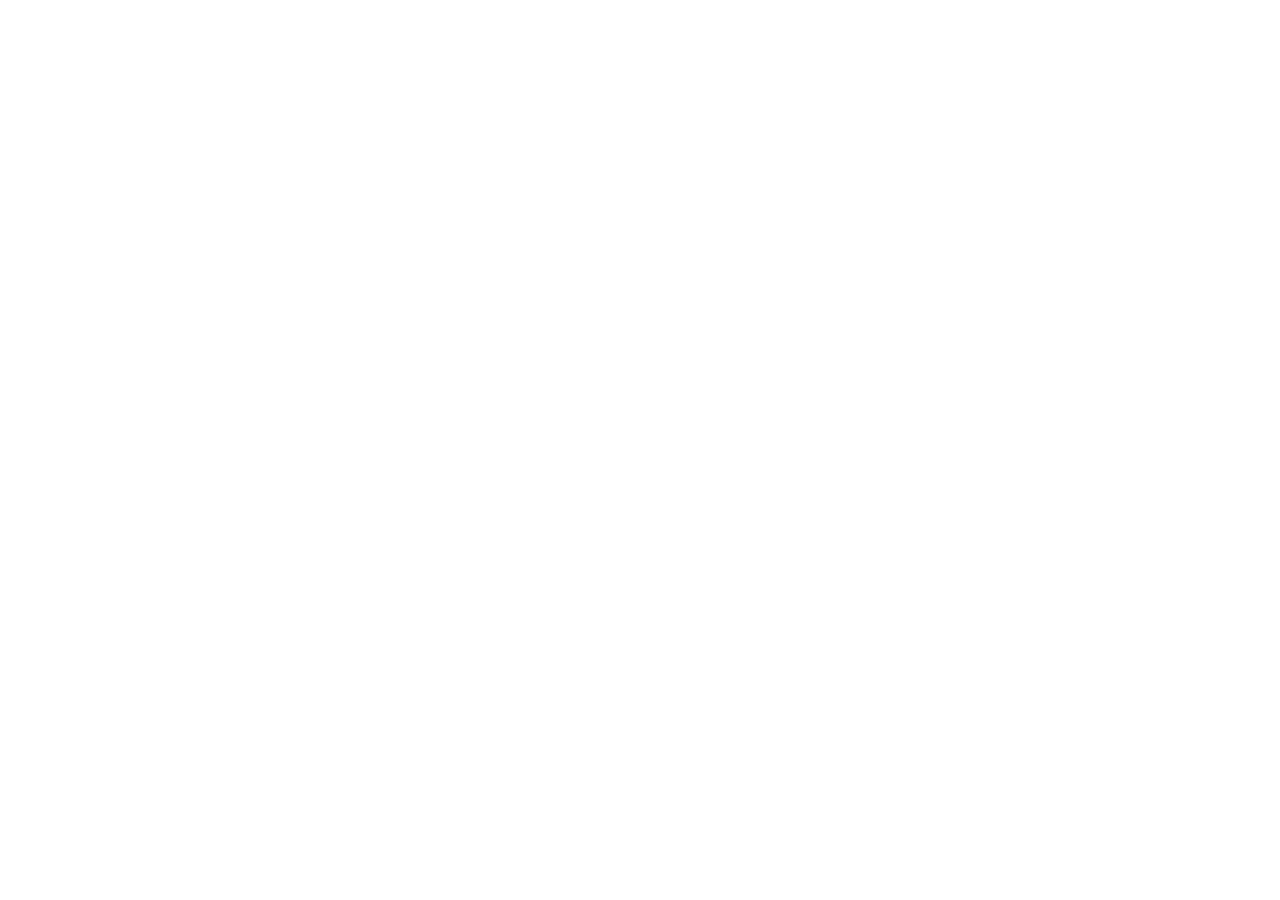
==== index.html @ a7336540 "estructura de archivos y descarga de google fonts" ====
<!DOCTYPE html>
<html lang="es">
<head>
	<meta charset="utf-8">
	<link rel="preconnect" href="https://fonts.googleapis.com">
	<link rel="preconnect" href="https://fonts.gstatic.com" crossorigin>
	<link href="https://fonts.googleapis.com/css2?family=Abel&family=Federo&family=Lato:ital,wght@0,400;0,700;0,900;1,400;1,700;1,900&display=swap" rel="stylesheet">
	<link href="css/estilos.css" rel="stylesheet">
	<title></title>
</head>

<body>

</body>
</html>
---- css/estilos.css ----
* {
	margin: 0;
	padding: 0;
	box-sizing: border-box;
}

.abel-regular {
  font-family: "Abel", sans-serif;
  font-weight: 400;
  font-style: normal;
}
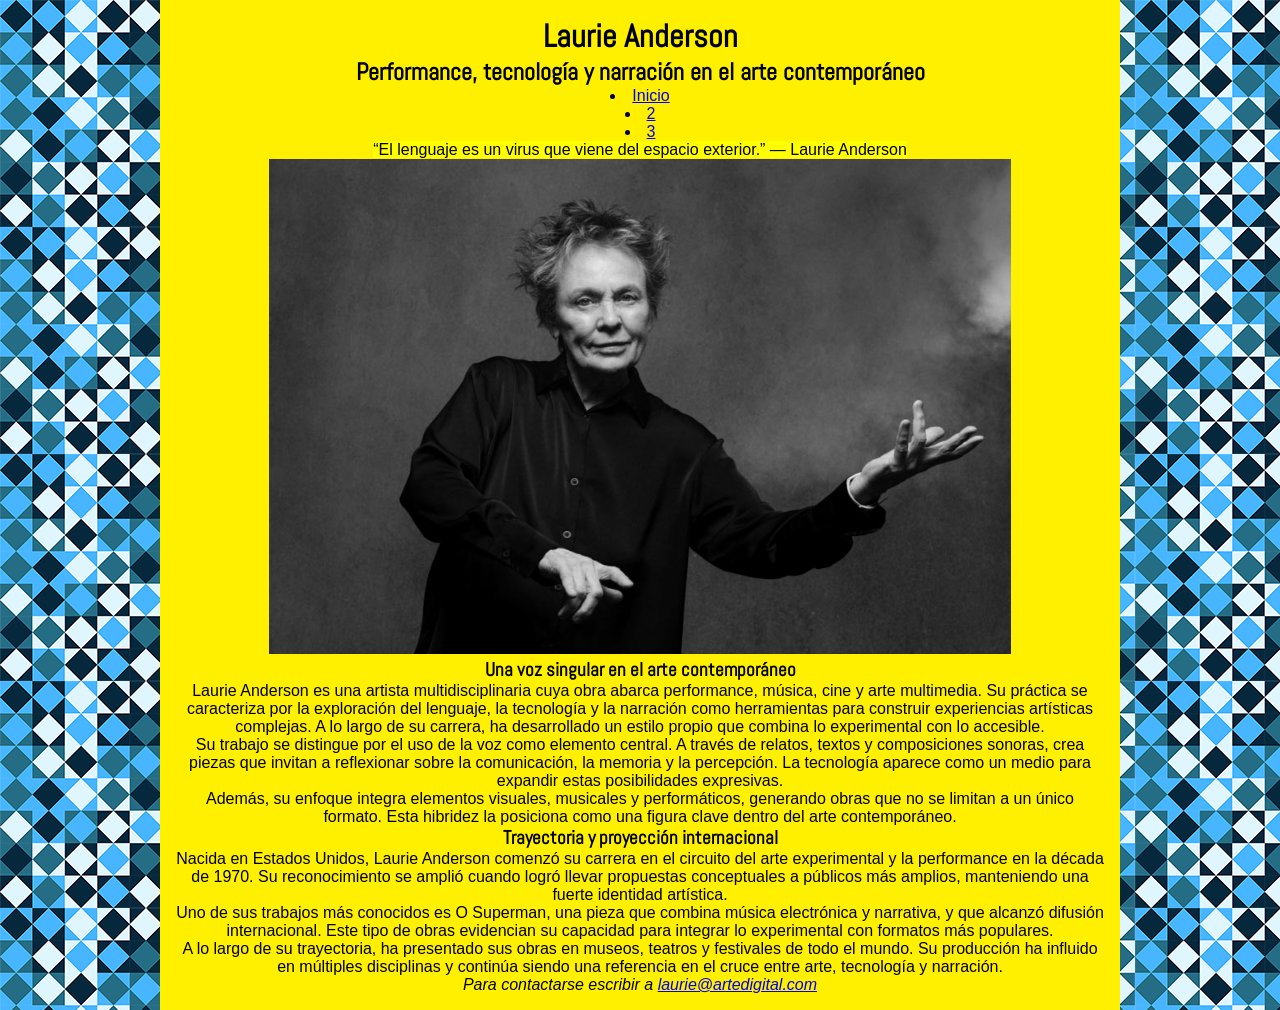
==== commit 651ded2c: "contenido index + estilos generales" ====
--- a/index.html
+++ b/index.html
@@ -6,10 +6,55 @@
 	<link rel="preconnect" href="https://fonts.gstatic.com" crossorigin>
 	<link href="https://fonts.googleapis.com/css2?family=Abel&family=Federo&family=Lato:ital,wght@0,400;0,700;0,900;1,400;1,700;1,900&display=swap" rel="stylesheet">
 	<link href="css/estilos.css" rel="stylesheet">
-	<title></title>
+	<title>Laurie Anderson</title>
 </head>
 
 <body>
+	<div class="contenedor">
+		<header>
+			<h1>Laurie Anderson</h1>
+			<h2>Performance, tecnología y narración en el arte contemporáneo
+</h2>
+
+			<nav>
+				<li><a href="index.html">Inicio</a></li>
+				<li><a href="2.html">2</a></li>
+				<li><a href="3.html">3</a></li>
+			</nav>
+		</header>
+
+		<main>
+			<blockquote><mark>“El lenguaje es un virus que viene del espacio exterior.” — Laurie Anderson</mark></blockquote>
+
+		<section>
+			<img src="img/anderson-1.jpg" alt="anderson-1" width="80%">
+		</section>
+			
+			<h3>Una voz singular en el arte contemporáneo</h3>
+			
+			<p>Laurie Anderson es una artista multidisciplinaria cuya obra abarca performance, música, cine y arte multimedia. Su práctica se caracteriza por la exploración del lenguaje, la tecnología y la narración como herramientas para construir experiencias artísticas complejas. A lo largo de su carrera, ha desarrollado un estilo propio que combina lo experimental con lo accesible.</p>
+
+			<p>Su trabajo se distingue por el uso de la voz como elemento central. A través de relatos, textos y composiciones sonoras, crea piezas que invitan a reflexionar sobre la comunicación, la memoria y la percepción. La tecnología aparece como un medio para expandir estas posibilidades expresivas.</p>
+
+			<p>Además, su enfoque integra elementos visuales, musicales y performáticos, generando obras que no se limitan a un único formato. Esta hibridez la posiciona como una figura clave dentro del arte contemporáneo.</p>
+
+			<h3>Trayectoria y proyección internacional</h3>
+			
+			<p>	Nacida en Estados Unidos, Laurie Anderson comenzó su carrera en el circuito del arte experimental y la performance en la década de 1970. Su reconocimiento se amplió cuando logró llevar propuestas conceptuales a públicos más amplios, manteniendo una fuerte identidad artística.</p>
+
+			<p>Uno de sus trabajos más conocidos es O Superman, una pieza que combina música electrónica y narrativa, y que alcanzó difusión internacional. Este tipo de obras evidencian su capacidad para integrar lo experimental con formatos más populares.</p>
+
+			<p>A lo largo de su trayectoria, ha presentado sus obras en museos, teatros y festivales de todo el mundo. Su producción ha influido en múltiples disciplinas y continúa siendo una referencia en el cruce entre arte, tecnología y narración.</p>
+		</main>
+
+		<footer>
+			<address>
+				<p>Para contactarse escribir a 
+				<a href="mailto:laurie@artedigital.com">laurie@artedigital.com</a>
+				</p>
+			</address>
+		</footer>
+	</div>
 
 </body>
 </html>
--- a/css/estilos.css
+++ b/css/estilos.css
@@ -1,11 +1,32 @@
+/*Reset inicial*/
 * {
-	margin: 0;
-	padding: 0;
-	box-sizing: border-box;
+  margin: 0;
+  padding: 0;
+  box-sizing: border-box;
 }
 
+body {
+  background-image: url("../img/fondo.png");
+  font-family: sans-serif;
+}
+
+.contenedor {
+	width: 100%;
+	max-width: 960px;
+	margin: 0 auto;	
+	padding: 1rem;
+	text-align: center;
+	background-color: rgba(255, 240, 0, 1.0);
+}
+
+/*clase para encabezados
 .abel-regular {
   font-family: "Abel", sans-serif;
   font-weight: 400;
   font-style: normal;
-}
+}*/
+
+h1, h2, h3, h4 {
+  font-family: "Abel", sans-serif;
+  font-weight: bold;
+}
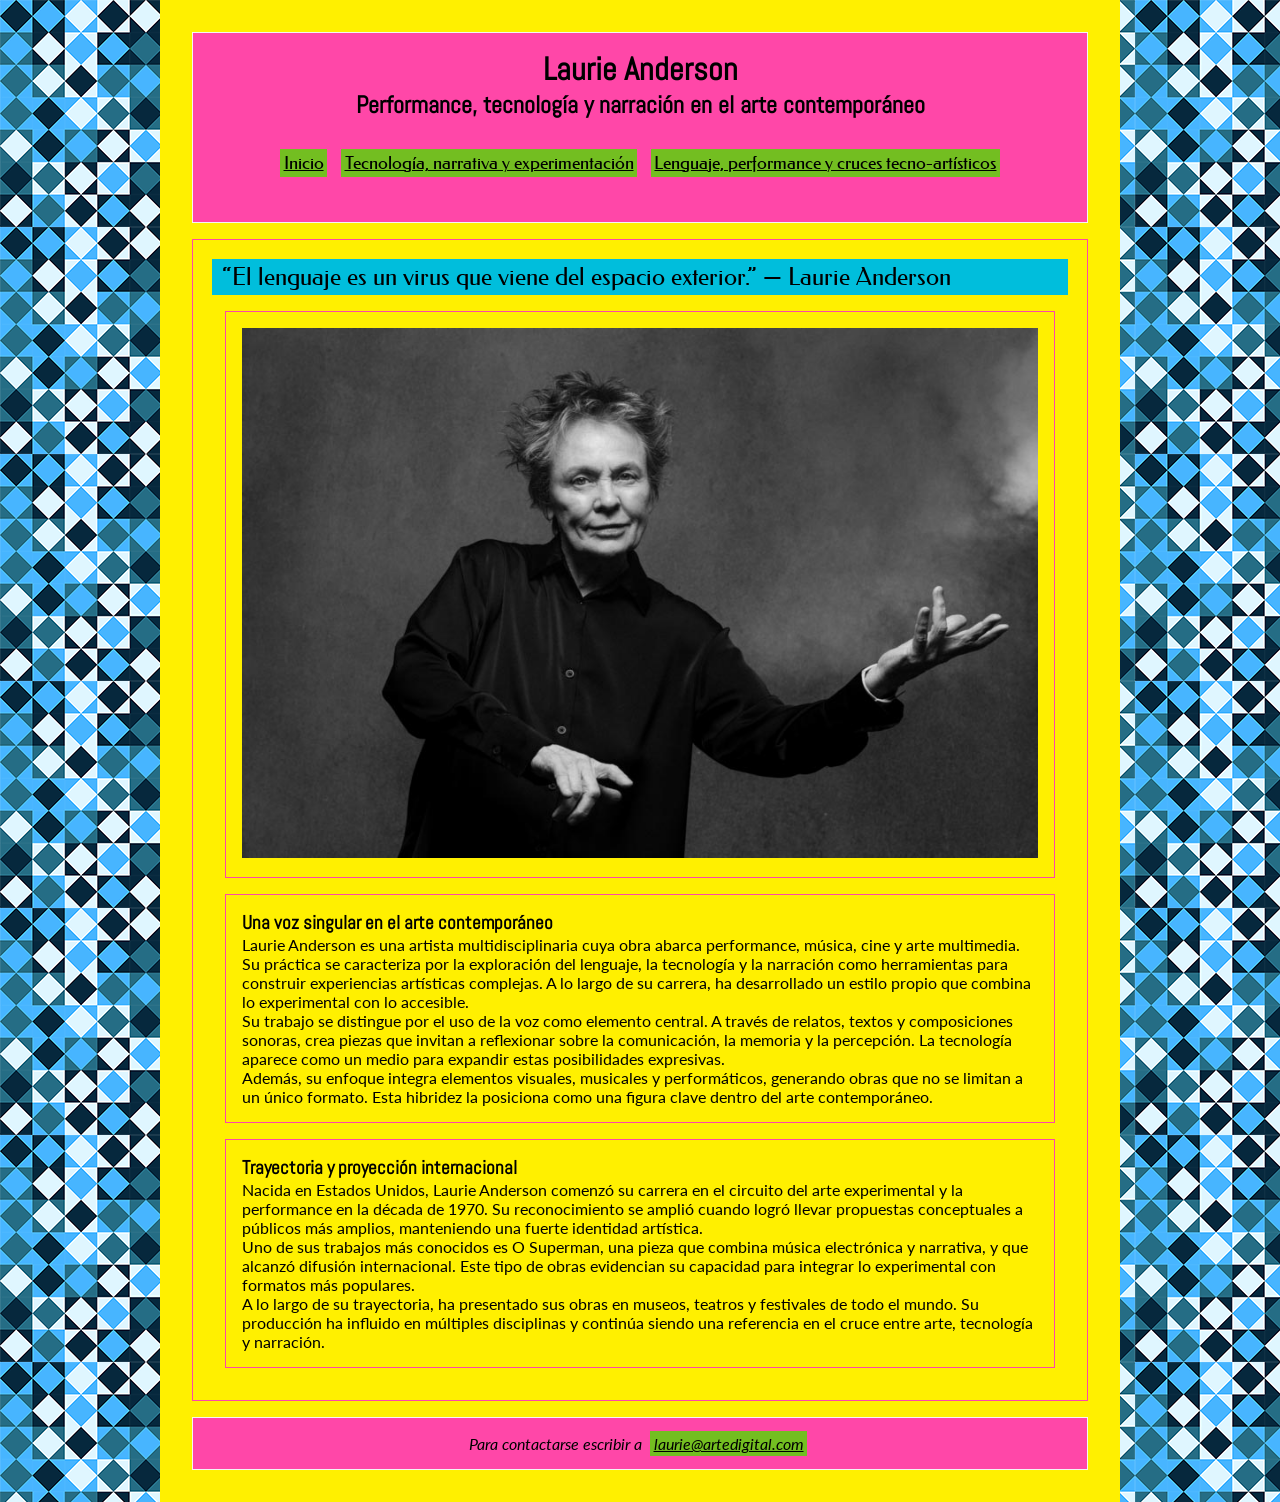
==== commit df427f17: "subo contenido de paginas restantes + estilos de navegador" ====
--- a/index.html
+++ b/index.html
@@ -13,13 +13,11 @@
 	<div class="contenedor">
 		<header>
 			<h1>Laurie Anderson</h1>
-			<h2>Performance, tecnología y narración en el arte contemporáneo
-</h2>
-
+			<h2>Performance, tecnología y narración en el arte contemporáneo</h2>
 			<nav>
 				<li><a href="index.html">Inicio</a></li>
-				<li><a href="2.html">2</a></li>
-				<li><a href="3.html">3</a></li>
+				<li><a href="tecnologia-narrativa-experimentacion.html">Tecnología, narrativa y experimentación</a></li>
+				<li><a href="lenguaje-performance-tecnologia.html">Lenguaje, performance y cruces tecno-artísticos</a></li>
 			</nav>
 		</header>
 
@@ -27,9 +25,10 @@
 			<blockquote><mark>“El lenguaje es un virus que viene del espacio exterior.” — Laurie Anderson</mark></blockquote>
 
 		<section>
-			<img src="img/anderson-1.jpg" alt="anderson-1" width="80%">
+			<img src="img/anderson-1.jpg" alt="anderson-1" width="100%">
 		</section>
-			
+		
+		<section>	
 			<h3>Una voz singular en el arte contemporáneo</h3>
 			
 			<p>Laurie Anderson es una artista multidisciplinaria cuya obra abarca performance, música, cine y arte multimedia. Su práctica se caracteriza por la exploración del lenguaje, la tecnología y la narración como herramientas para construir experiencias artísticas complejas. A lo largo de su carrera, ha desarrollado un estilo propio que combina lo experimental con lo accesible.</p>
@@ -37,7 +36,9 @@
 			<p>Su trabajo se distingue por el uso de la voz como elemento central. A través de relatos, textos y composiciones sonoras, crea piezas que invitan a reflexionar sobre la comunicación, la memoria y la percepción. La tecnología aparece como un medio para expandir estas posibilidades expresivas.</p>
 
 			<p>Además, su enfoque integra elementos visuales, musicales y performáticos, generando obras que no se limitan a un único formato. Esta hibridez la posiciona como una figura clave dentro del arte contemporáneo.</p>
+		</section>
 
+		<section>
 			<h3>Trayectoria y proyección internacional</h3>
 			
 			<p>	Nacida en Estados Unidos, Laurie Anderson comenzó su carrera en el circuito del arte experimental y la performance en la década de 1970. Su reconocimiento se amplió cuando logró llevar propuestas conceptuales a públicos más amplios, manteniendo una fuerte identidad artística.</p>
@@ -45,6 +46,7 @@
 			<p>Uno de sus trabajos más conocidos es O Superman, una pieza que combina música electrónica y narrativa, y que alcanzó difusión internacional. Este tipo de obras evidencian su capacidad para integrar lo experimental con formatos más populares.</p>
 
 			<p>A lo largo de su trayectoria, ha presentado sus obras en museos, teatros y festivales de todo el mundo. Su producción ha influido en múltiples disciplinas y continúa siendo una referencia en el cruce entre arte, tecnología y narración.</p>
+		</section>
 		</main>
 
 		<footer>
--- a/css/estilos.css
+++ b/css/estilos.css
@@ -7,7 +7,7 @@
 
 body {
   background-image: url("../img/fondo.png");
-  font-family: sans-serif;
+  font-family: "Lato";
 }
 
 .contenedor {
@@ -15,8 +15,29 @@
 	max-width: 960px;
 	margin: 0 auto;	
 	padding: 1rem;
+	background-color: rgba(255, 240, 0, 1.0);
+}
+
+header, footer {
+	margin: 1rem;
+	padding: 1rem;
+	border: solid 1px whitesmoke;
+	background-color: rgba(255, 0, 240, 0.7);
 	text-align: center;
-	background-color: rgba(255, 240, 0, 1.0);
+}
+
+main, section {
+	margin: 1rem;
+	padding: 1rem;
+	border: solid 1px rgba(255, 0, 240, 0.7);
+}
+
+blockquote, blockquote mark {
+	margin: 0.2rem;
+	padding: 0.2rem;
+	background-color: rgba(0, 190, 220, 1.0);
+	font-family: "Federo";
+	font-size: 1.5rem;
 }
 
 /*clase para encabezados
@@ -27,6 +48,52 @@
 }*/
 
 h1, h2, h3, h4 {
+	margin: 0;
+	padding: 0;
   font-family: "Abel", sans-serif;
   font-weight: bold;
+}
+
+/*estilos del navegador*/
+nav {
+	margin: 1rem;
+	padding: 1rem;
+	font-size: 1.1rem;
+}
+
+nav ul, section ul {
+	list-style: none;
+	margin: 0;
+	padding: 0;
+}
+
+nav li {
+	display: inline-block;
+	font-family: "Federo";
+}
+
+/*pseudo-clases para los link de navegador (REPASAR)*/
+a:link {
+	color: black;
+	background-color: rgba(80, 220, 0, 0.8);
+	margin: 0.3rem;
+	padding: 0.2rem;
+}
+a:visited {
+	color: rgba(80, 220, 0, 0.8);
+	background-color: black;
+	margin: 0.3rem;
+	padding: 0.2rem;
+}
+a:hover {
+	color: black;
+	background-color: rgba(220, 80, 0, 0.8);
+	margin: 0.3rem;
+	padding: 0.2rem;
+} 
+a:active {
+	color: black;
+	background-color: rgba(220, 220, 0, 0.8);
+	margin: 0.3rem;
+	padding: 0.2rem;
 }
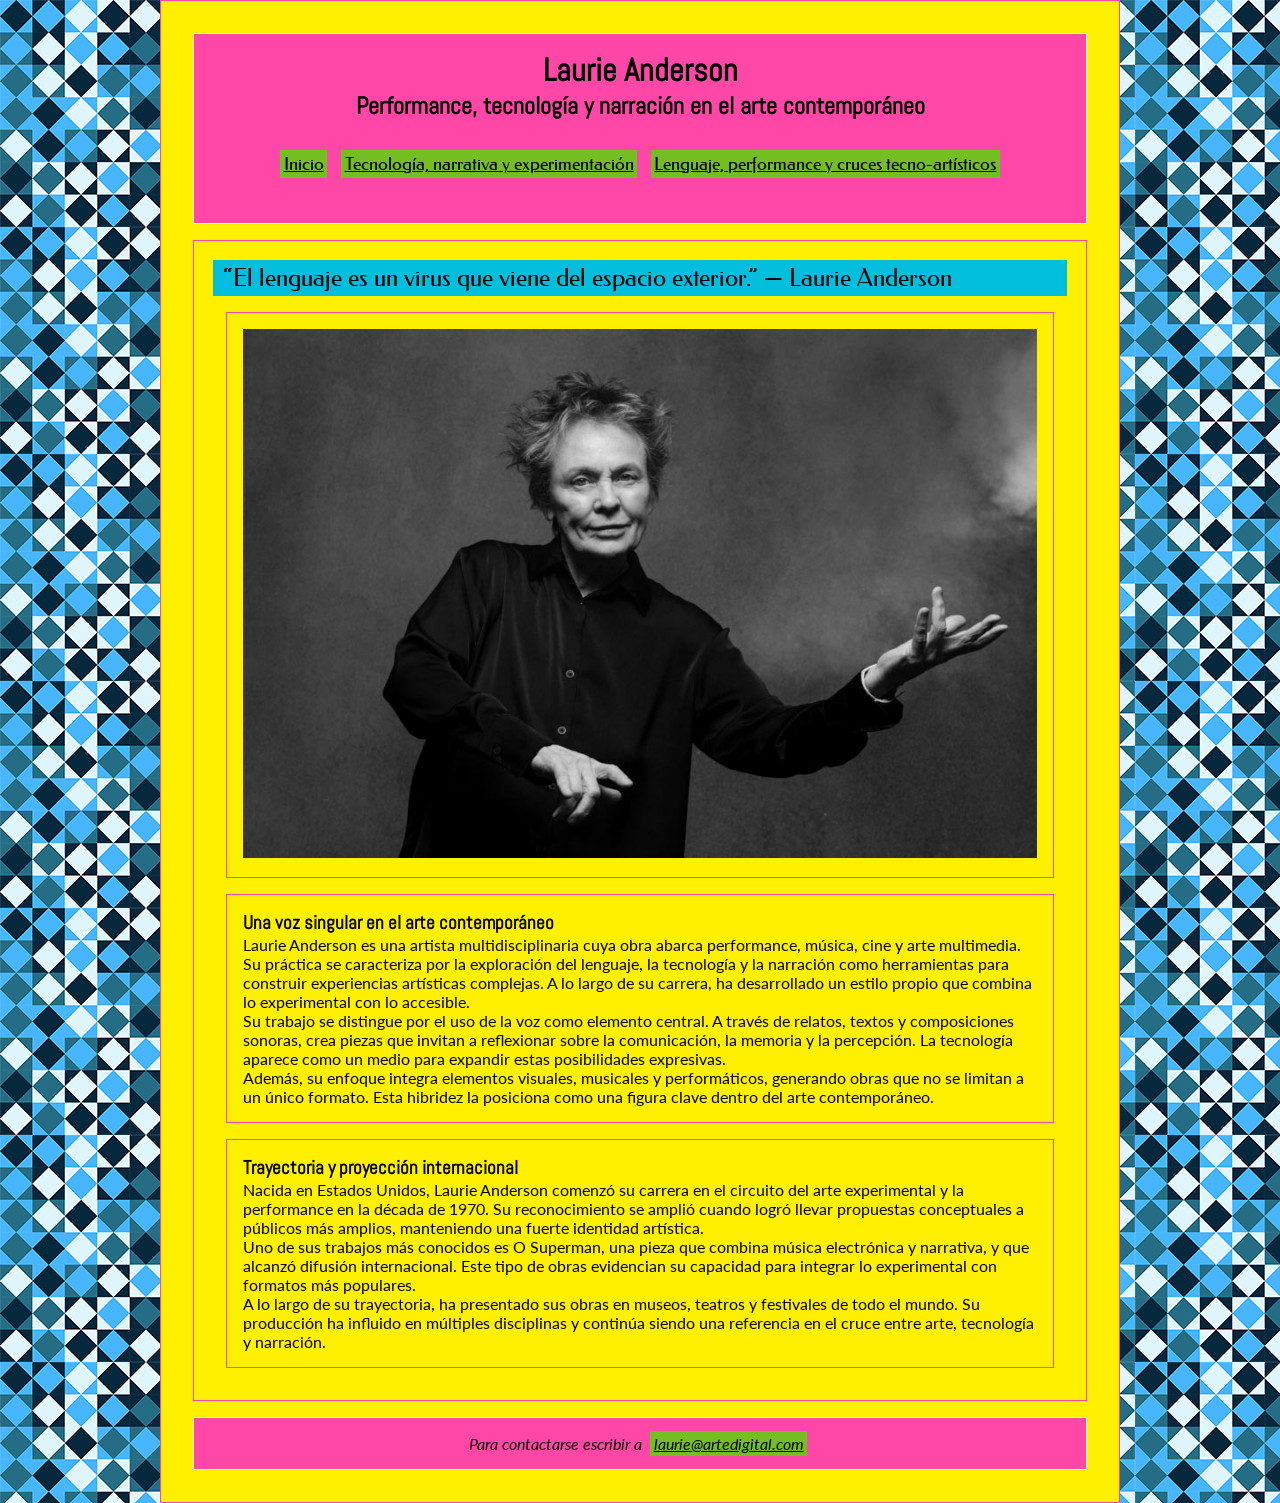
==== commit 00313655: "primera validacion html y css, cambio de section x div" ====
--- a/index.html
+++ b/index.html
@@ -15,20 +15,22 @@
 			<h1>Laurie Anderson</h1>
 			<h2>Performance, tecnología y narración en el arte contemporáneo</h2>
 			<nav>
-				<li><a href="index.html">Inicio</a></li>
-				<li><a href="tecnologia-narrativa-experimentacion.html">Tecnología, narrativa y experimentación</a></li>
-				<li><a href="lenguaje-performance-tecnologia.html">Lenguaje, performance y cruces tecno-artísticos</a></li>
+				<ul>
+					<li><a href="index.html">Inicio</a></li>
+					<li><a href="tecnologia-narrativa-experimentacion.html">Tecnología, narrativa y experimentación</a></li>
+					<li><a href="lenguaje-performance-tecnologia.html">Lenguaje, performance y cruces tecno-artísticos</a></li>
+				</ul>
 			</nav>
 		</header>
 
 		<main>
 			<blockquote><mark>“El lenguaje es un virus que viene del espacio exterior.” — Laurie Anderson</mark></blockquote>
 
-		<section>
+		<div>
 			<img src="img/anderson-1.jpg" alt="anderson-1" width="100%">
-		</section>
+		</div>
 		
-		<section>	
+		<div>	
 			<h3>Una voz singular en el arte contemporáneo</h3>
 			
 			<p>Laurie Anderson es una artista multidisciplinaria cuya obra abarca performance, música, cine y arte multimedia. Su práctica se caracteriza por la exploración del lenguaje, la tecnología y la narración como herramientas para construir experiencias artísticas complejas. A lo largo de su carrera, ha desarrollado un estilo propio que combina lo experimental con lo accesible.</p>
@@ -36,9 +38,9 @@
 			<p>Su trabajo se distingue por el uso de la voz como elemento central. A través de relatos, textos y composiciones sonoras, crea piezas que invitan a reflexionar sobre la comunicación, la memoria y la percepción. La tecnología aparece como un medio para expandir estas posibilidades expresivas.</p>
 
 			<p>Además, su enfoque integra elementos visuales, musicales y performáticos, generando obras que no se limitan a un único formato. Esta hibridez la posiciona como una figura clave dentro del arte contemporáneo.</p>
-		</section>
+		</div>
 
-		<section>
+		<div>
 			<h3>Trayectoria y proyección internacional</h3>
 			
 			<p>	Nacida en Estados Unidos, Laurie Anderson comenzó su carrera en el circuito del arte experimental y la performance en la década de 1970. Su reconocimiento se amplió cuando logró llevar propuestas conceptuales a públicos más amplios, manteniendo una fuerte identidad artística.</p>
@@ -46,7 +48,7 @@
 			<p>Uno de sus trabajos más conocidos es O Superman, una pieza que combina música electrónica y narrativa, y que alcanzó difusión internacional. Este tipo de obras evidencian su capacidad para integrar lo experimental con formatos más populares.</p>
 
 			<p>A lo largo de su trayectoria, ha presentado sus obras en museos, teatros y festivales de todo el mundo. Su producción ha influido en múltiples disciplinas y continúa siendo una referencia en el cruce entre arte, tecnología y narración.</p>
-		</section>
+		</div>
 		</main>
 
 		<footer>
--- a/css/estilos.css
+++ b/css/estilos.css
@@ -26,7 +26,7 @@
 	text-align: center;
 }
 
-main, section {
+main, div {
 	margin: 1rem;
 	padding: 1rem;
 	border: solid 1px rgba(255, 0, 240, 0.7);
@@ -61,7 +61,7 @@
 	font-size: 1.1rem;
 }
 
-nav ul, section ul {
+nav ul, div ul {
 	list-style: none;
 	margin: 0;
 	padding: 0;
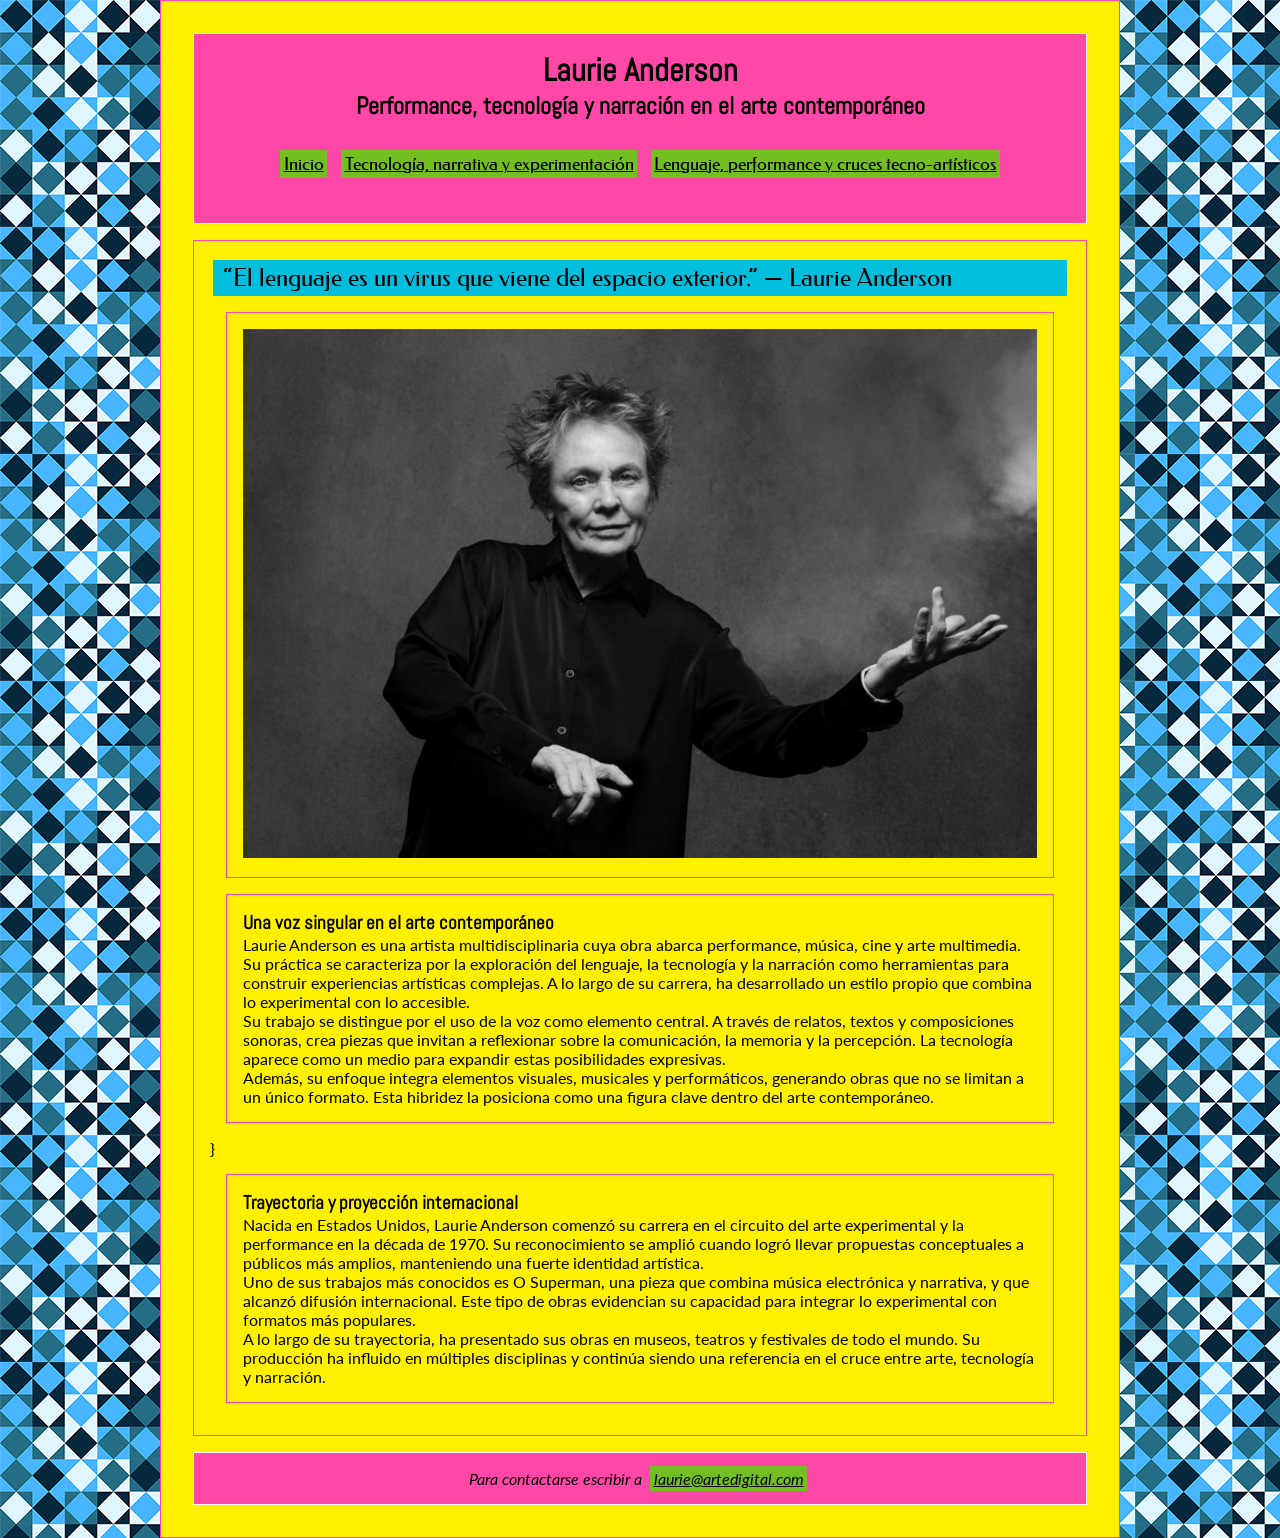
==== commit 401f6c23: "sugerencia de validador (cont) <div> en reeemplazo de <section> y explicacion generada por IA. Solo " ====
--- a/index.html
+++ b/index.html
@@ -26,29 +26,33 @@
 		<main>
 			<blockquote><mark>“El lenguaje es un virus que viene del espacio exterior.” — Laurie Anderson</mark></blockquote>
 
-		<div>
-			<img src="img/anderson-1.jpg" alt="anderson-1" width="100%">
-		</div>
-		
-		<div>	
-			<h3>Una voz singular en el arte contemporáneo</h3>
-			
-			<p>Laurie Anderson es una artista multidisciplinaria cuya obra abarca performance, música, cine y arte multimedia. Su práctica se caracteriza por la exploración del lenguaje, la tecnología y la narración como herramientas para construir experiencias artísticas complejas. A lo largo de su carrera, ha desarrollado un estilo propio que combina lo experimental con lo accesible.</p>
+			<div>
+				<img src="img/anderson-1.jpg" alt="anderson-1" width="100%">
+			</div>
 
-			<p>Su trabajo se distingue por el uso de la voz como elemento central. A través de relatos, textos y composiciones sonoras, crea piezas que invitan a reflexionar sobre la comunicación, la memoria y la percepción. La tecnología aparece como un medio para expandir estas posibilidades expresivas.</p>
+			<section>
+				<div>	
+					<h3>Una voz singular en el arte contemporáneo</h3>
+					
+					<p>Laurie Anderson es una artista multidisciplinaria cuya obra abarca performance, música, cine y arte multimedia. Su práctica se caracteriza por la exploración del lenguaje, la tecnología y la narración como herramientas para construir experiencias artísticas complejas. A lo largo de su carrera, ha desarrollado un estilo propio que combina lo experimental con lo accesible.</p>
 
-			<p>Además, su enfoque integra elementos visuales, musicales y performáticos, generando obras que no se limitan a un único formato. Esta hibridez la posiciona como una figura clave dentro del arte contemporáneo.</p>
-		</div>
+					<p>Su trabajo se distingue por el uso de la voz como elemento central. A través de relatos, textos y composiciones sonoras, crea piezas que invitan a reflexionar sobre la comunicación, la memoria y la percepción. La tecnología aparece como un medio para expandir estas posibilidades expresivas.</p>
 
-		<div>
-			<h3>Trayectoria y proyección internacional</h3>
-			
-			<p>	Nacida en Estados Unidos, Laurie Anderson comenzó su carrera en el circuito del arte experimental y la performance en la década de 1970. Su reconocimiento se amplió cuando logró llevar propuestas conceptuales a públicos más amplios, manteniendo una fuerte identidad artística.</p>
+					<p>Además, su enfoque integra elementos visuales, musicales y performáticos, generando obras que no se limitan a un único formato. Esta hibridez la posiciona como una figura clave dentro del arte contemporáneo.</p>
+				</div>
+			</section>}
 
-			<p>Uno de sus trabajos más conocidos es O Superman, una pieza que combina música electrónica y narrativa, y que alcanzó difusión internacional. Este tipo de obras evidencian su capacidad para integrar lo experimental con formatos más populares.</p>
+			<section>
+				<div>
+					<h3>Trayectoria y proyección internacional</h3>
+					
+					<p>	Nacida en Estados Unidos, Laurie Anderson comenzó su carrera en el circuito del arte experimental y la performance en la década de 1970. Su reconocimiento se amplió cuando logró llevar propuestas conceptuales a públicos más amplios, manteniendo una fuerte identidad artística.</p>
 
-			<p>A lo largo de su trayectoria, ha presentado sus obras en museos, teatros y festivales de todo el mundo. Su producción ha influido en múltiples disciplinas y continúa siendo una referencia en el cruce entre arte, tecnología y narración.</p>
-		</div>
+					<p>Uno de sus trabajos más conocidos es O Superman, una pieza que combina música electrónica y narrativa, y que alcanzó difusión internacional. Este tipo de obras evidencian su capacidad para integrar lo experimental con formatos más populares.</p>
+
+					<p>A lo largo de su trayectoria, ha presentado sus obras en museos, teatros y festivales de todo el mundo. Su producción ha influido en múltiples disciplinas y continúa siendo una referencia en el cruce entre arte, tecnología y narración.</p>
+				</div>
+			</section>
 		</main>
 
 		<footer>
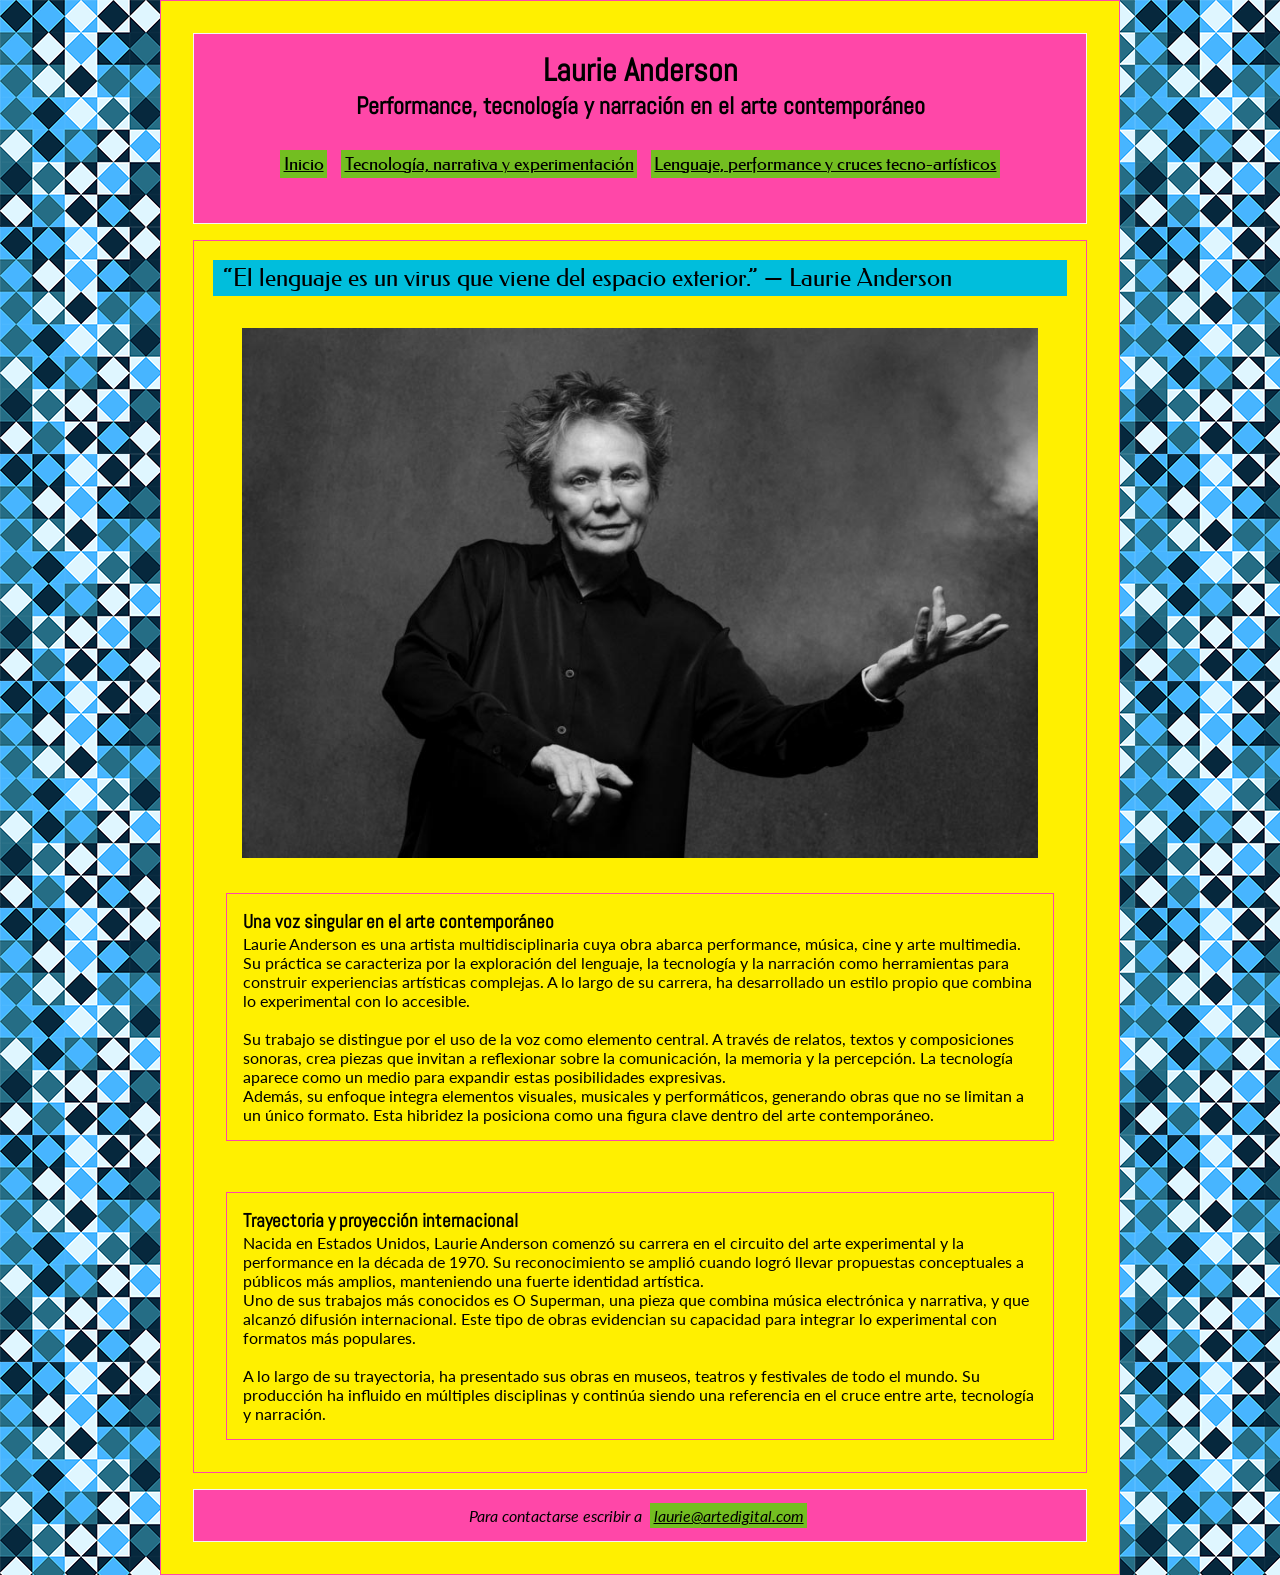
==== commit f2c814a5: "segunda sugerencia de IA semantica general y estilos menos redundantes en div y section" ====
--- a/index.html
+++ b/index.html
@@ -26,40 +26,41 @@
 		<main>
 			<blockquote><mark>“El lenguaje es un virus que viene del espacio exterior.” — Laurie Anderson</mark></blockquote>
 
-			<div>
+			<div class="img">
 				<img src="img/anderson-1.jpg" alt="anderson-1" width="100%">
 			</div>
 
-			<section>
-				<div>	
-					<h3>Una voz singular en el arte contemporáneo</h3>
+			<section class="bloque">
+				<h3>Una voz singular en el arte contemporáneo</h3>
+				
+				<p>Laurie Anderson es una artista multidisciplinaria cuya obra abarca performance, música, cine y arte multimedia. Su práctica se caracteriza por la exploración del lenguaje, la tecnología y la narración como herramientas para construir experiencias artísticas complejas. A lo largo de su carrera, ha desarrollado un estilo propio que combina lo experimental con lo accesible.</p>
+
+				<br>
+
+				<p>Su trabajo se distingue por el uso de la voz como elemento central. A través de relatos, textos y composiciones sonoras, crea piezas que invitan a reflexionar sobre la comunicación, la memoria y la percepción. La tecnología aparece como un medio para expandir estas posibilidades expresivas.</p>
+
+				<p>Además, su enfoque integra elementos visuales, musicales y performáticos, generando obras que no se limitan a un único formato. Esta hibridez la posiciona como una figura clave dentro del arte contemporáneo.</p>
+			</section>
+
+			<br>
+
+			<section class="bloque">
+				<h3>Trayectoria y proyección internacional</h3>
 					
-					<p>Laurie Anderson es una artista multidisciplinaria cuya obra abarca performance, música, cine y arte multimedia. Su práctica se caracteriza por la exploración del lenguaje, la tecnología y la narración como herramientas para construir experiencias artísticas complejas. A lo largo de su carrera, ha desarrollado un estilo propio que combina lo experimental con lo accesible.</p>
+				<p>Nacida en Estados Unidos, Laurie Anderson comenzó su carrera en el circuito del arte experimental y la performance en la década de 1970. Su reconocimiento se amplió cuando logró llevar propuestas conceptuales a públicos más amplios, manteniendo una fuerte identidad artística.</p>
 
-					<p>Su trabajo se distingue por el uso de la voz como elemento central. A través de relatos, textos y composiciones sonoras, crea piezas que invitan a reflexionar sobre la comunicación, la memoria y la percepción. La tecnología aparece como un medio para expandir estas posibilidades expresivas.</p>
+				<p>Uno de sus trabajos más conocidos es O Superman, una pieza que combina música electrónica y narrativa, y que alcanzó difusión internacional. Este tipo de obras evidencian su capacidad para integrar lo experimental con formatos más populares.</p>
 
-					<p>Además, su enfoque integra elementos visuales, musicales y performáticos, generando obras que no se limitan a un único formato. Esta hibridez la posiciona como una figura clave dentro del arte contemporáneo.</p>
-				</div>
-			</section>}
+				<br>
 
-			<section>
-				<div>
-					<h3>Trayectoria y proyección internacional</h3>
-					
-					<p>	Nacida en Estados Unidos, Laurie Anderson comenzó su carrera en el circuito del arte experimental y la performance en la década de 1970. Su reconocimiento se amplió cuando logró llevar propuestas conceptuales a públicos más amplios, manteniendo una fuerte identidad artística.</p>
-
-					<p>Uno de sus trabajos más conocidos es O Superman, una pieza que combina música electrónica y narrativa, y que alcanzó difusión internacional. Este tipo de obras evidencian su capacidad para integrar lo experimental con formatos más populares.</p>
-
-					<p>A lo largo de su trayectoria, ha presentado sus obras en museos, teatros y festivales de todo el mundo. Su producción ha influido en múltiples disciplinas y continúa siendo una referencia en el cruce entre arte, tecnología y narración.</p>
-				</div>
+				<p>A lo largo de su trayectoria, ha presentado sus obras en museos, teatros y festivales de todo el mundo. Su producción ha influido en múltiples disciplinas y continúa siendo una referencia en el cruce entre arte, tecnología y narración.</p>
 			</section>
 		</main>
 
 		<footer>
 			<address>
-				<p>Para contactarse escribir a 
+				Para contactarse escribir a 
 				<a href="mailto:laurie@artedigital.com">laurie@artedigital.com</a>
-				</p>
 			</address>
 		</footer>
 	</div>
--- a/css/estilos.css
+++ b/css/estilos.css
@@ -26,10 +26,14 @@
 	text-align: center;
 }
 
-main, div {
+main, div, .bloque {
 	margin: 1rem;
 	padding: 1rem;
 	border: solid 1px rgba(255, 0, 240, 0.7);
+}
+
+.img {
+	border: none;
 }
 
 blockquote, blockquote mark {
@@ -37,6 +41,16 @@
 	padding: 0.2rem;
 	background-color: rgba(0, 190, 220, 1.0);
 	font-family: "Federo";
+	font-size: 1.5rem;
+}
+
+.obras ul li {
+	display: block;
+	width: 30%;
+	margin: 0.2rem;
+	padding: 0.2rem;
+	background-color: rgba(0, 190, 220, 1.0);
+	font-family: "Abel";
 	font-size: 1.5rem;
 }
 
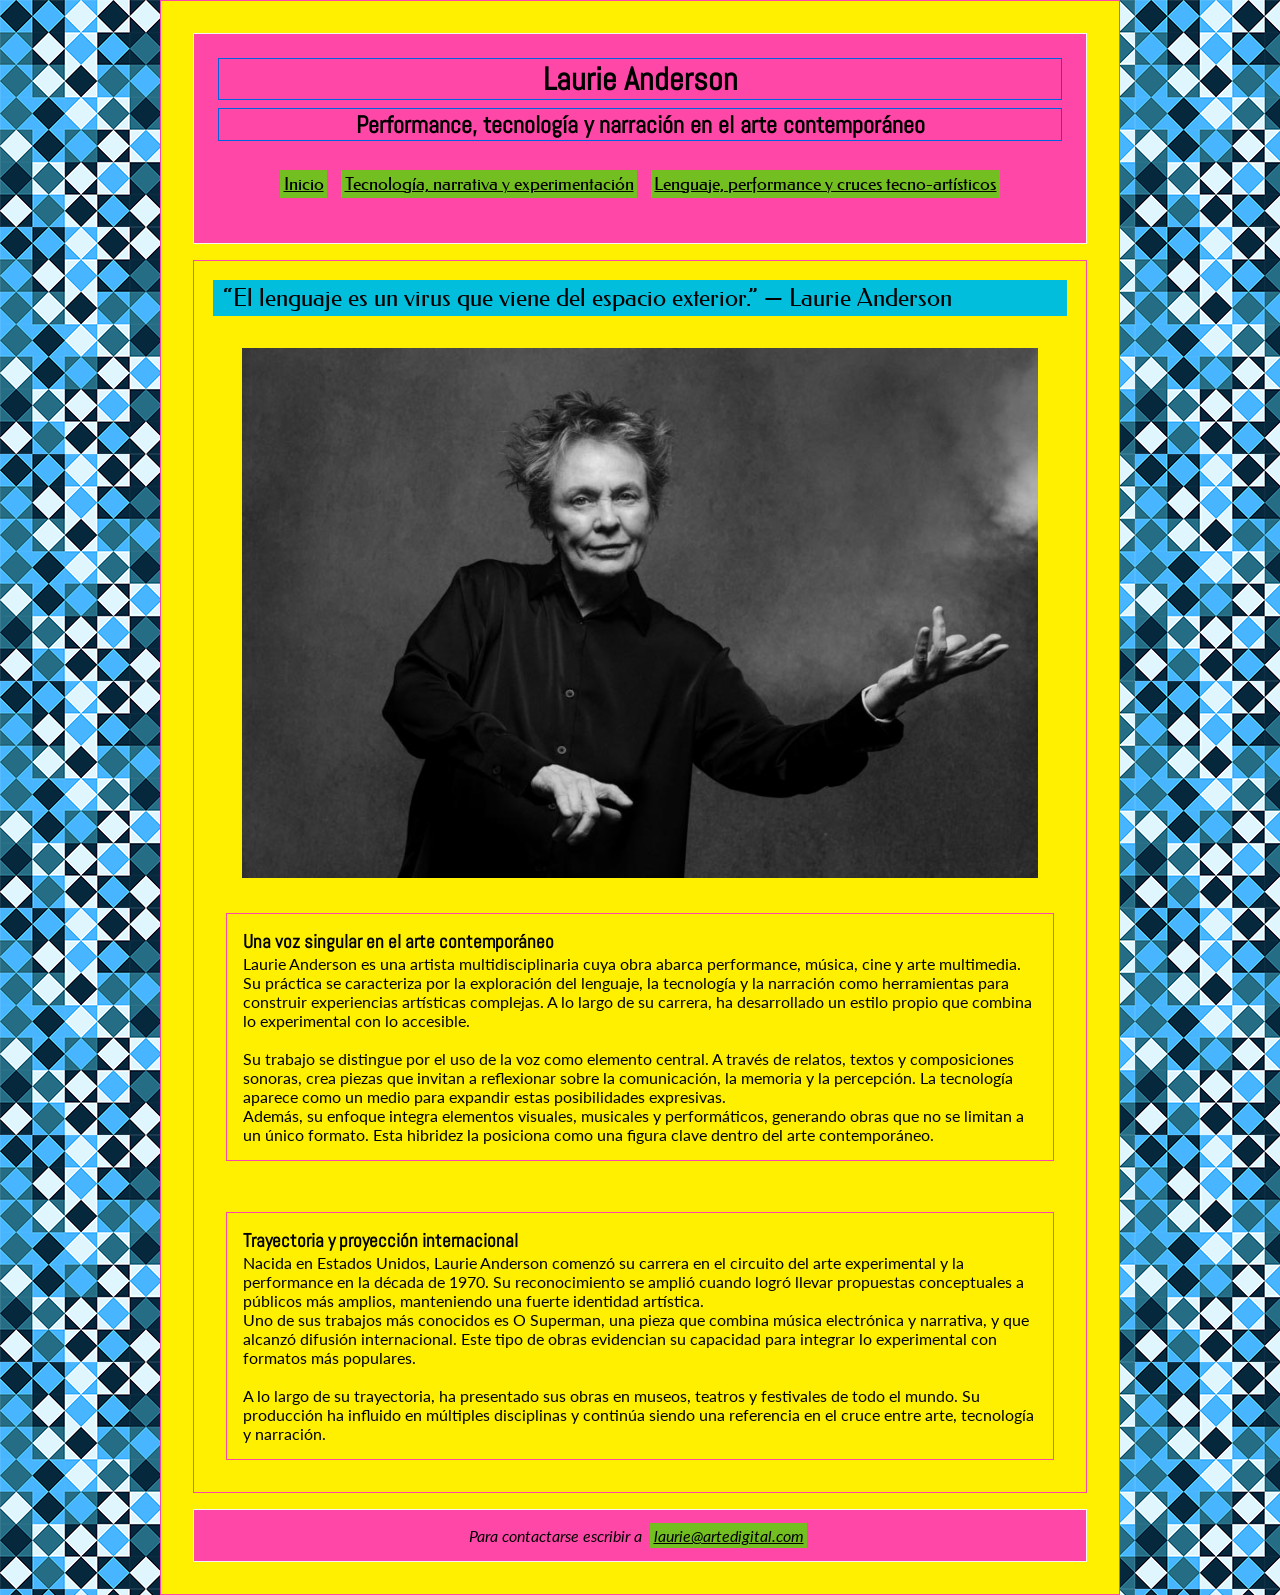
==== commit 32e99602: "retoques de encabezado principal" ====
--- a/index.html
+++ b/index.html
@@ -12,8 +12,8 @@
 <body>
 	<div class="contenedor">
 		<header>
-			<h1>Laurie Anderson</h1>
-			<h2>Performance, tecnología y narración en el arte contemporáneo</h2>
+			<h1 class="encabezado-principal">Laurie Anderson</h1>
+			<h2 class="encabezado-principal">Performance, tecnología y narración en el arte contemporáneo</h2>
 			<nav>
 				<ul>
 					<li><a href="index.html">Inicio</a></li>
--- a/css/estilos.css
+++ b/css/estilos.css
@@ -62,13 +62,21 @@
 }*/
 
 h1, h2, h3, h4 {
-	margin: 0;
+	margin: 0rem;
 	padding: 0;
   font-family: "Abel", sans-serif;
   font-weight: bold;
 }
 
-/*estilos del navegador*/
+.encabezado-principal {
+	margin: 0.5rem;
+	padding: 0;
+  font-family: "Abel", sans-serif;
+  font-weight: bold;
+  border: solid 1px rgba(0, 100, 220, 1.0);
+}
+
+/*estilos del navegador*/ 
 nav {
 	margin: 1rem;
 	padding: 1rem;
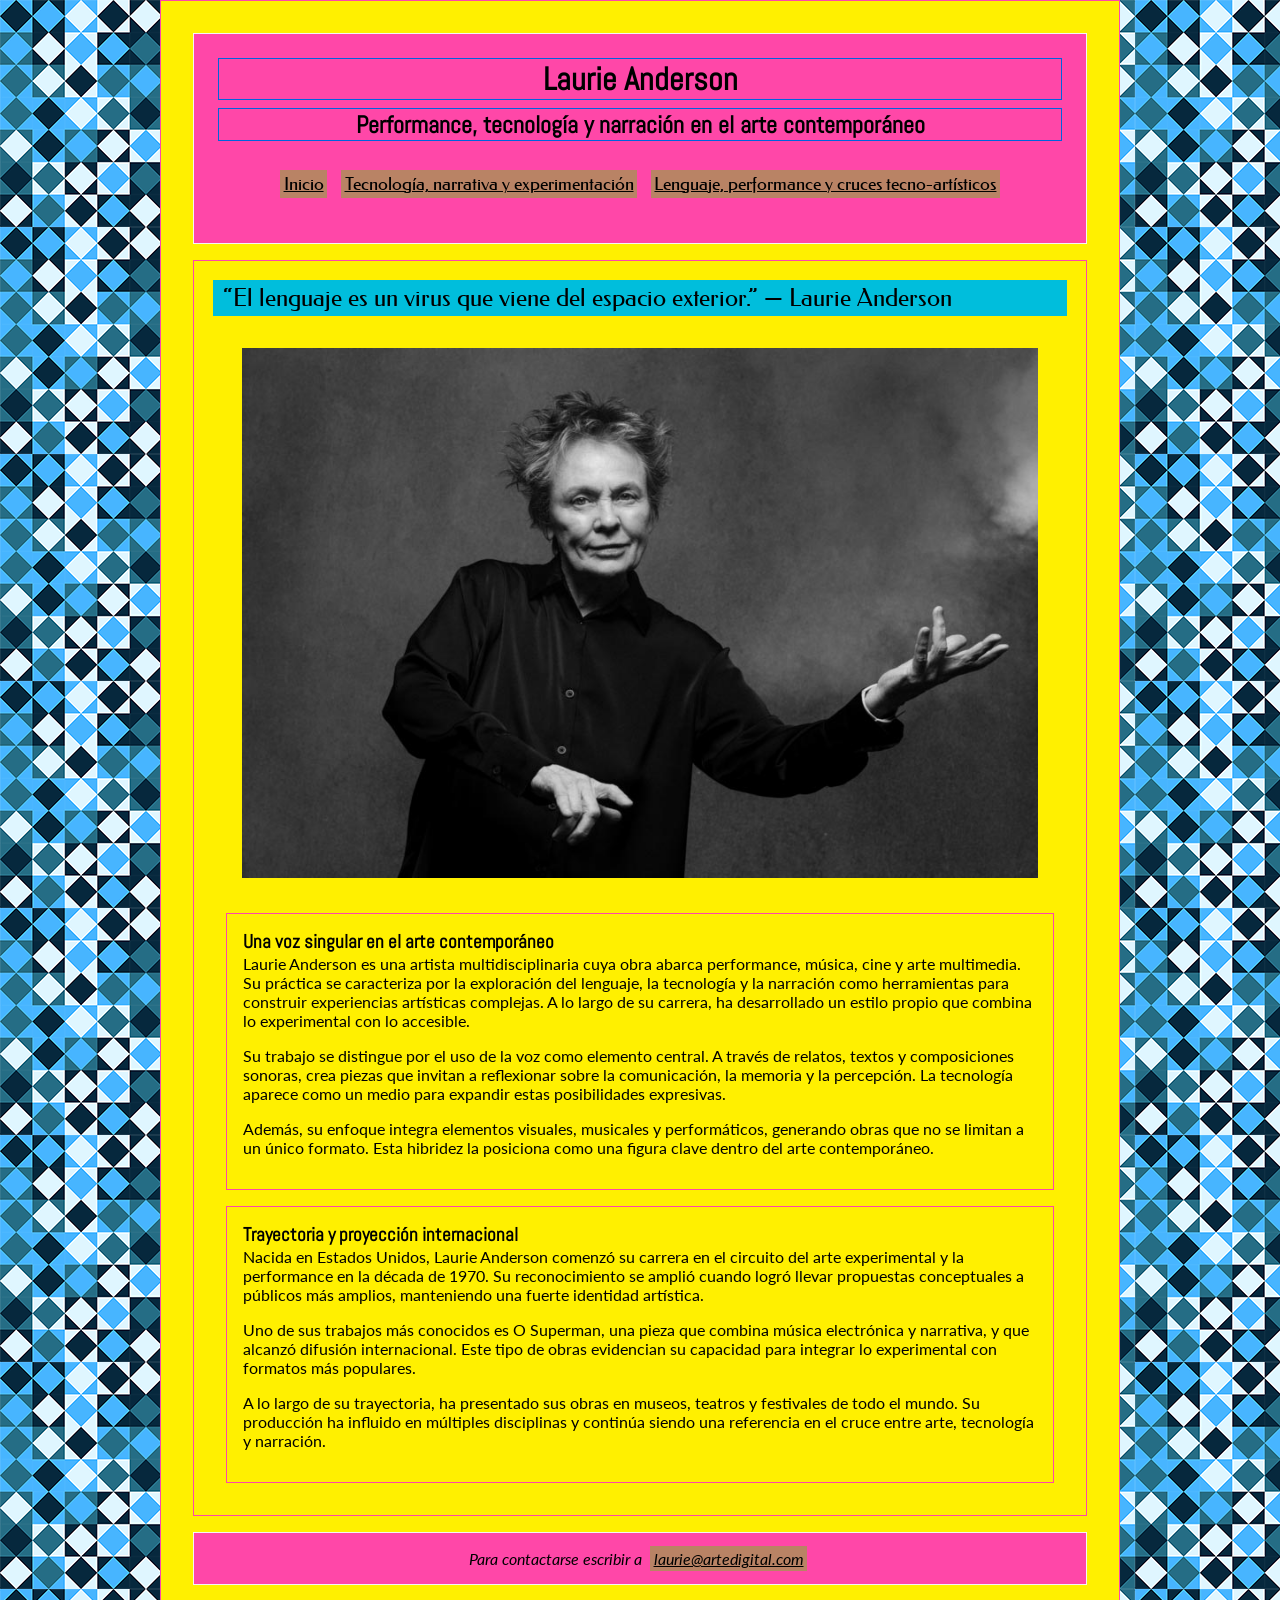
==== commit 01420351: "sitio terminado mejora en la semantica general de secciones y parrafos. Mejora en los estilos de los" ====
--- a/index.html
+++ b/index.html
@@ -27,7 +27,7 @@
 			<blockquote><mark>“El lenguaje es un virus que viene del espacio exterior.” — Laurie Anderson</mark></blockquote>
 
 			<div class="img">
-				<img src="img/anderson-1.jpg" alt="anderson-1" width="100%">
+				<img src="img/anderson-1.jpg" alt="anderson-icono" width="100%">
 			</div>
 
 			<section class="bloque">
@@ -35,14 +35,10 @@
 				
 				<p>Laurie Anderson es una artista multidisciplinaria cuya obra abarca performance, música, cine y arte multimedia. Su práctica se caracteriza por la exploración del lenguaje, la tecnología y la narración como herramientas para construir experiencias artísticas complejas. A lo largo de su carrera, ha desarrollado un estilo propio que combina lo experimental con lo accesible.</p>
 
-				<br>
-
 				<p>Su trabajo se distingue por el uso de la voz como elemento central. A través de relatos, textos y composiciones sonoras, crea piezas que invitan a reflexionar sobre la comunicación, la memoria y la percepción. La tecnología aparece como un medio para expandir estas posibilidades expresivas.</p>
 
 				<p>Además, su enfoque integra elementos visuales, musicales y performáticos, generando obras que no se limitan a un único formato. Esta hibridez la posiciona como una figura clave dentro del arte contemporáneo.</p>
 			</section>
-
-			<br>
 
 			<section class="bloque">
 				<h3>Trayectoria y proyección internacional</h3>
@@ -50,8 +46,6 @@
 				<p>Nacida en Estados Unidos, Laurie Anderson comenzó su carrera en el circuito del arte experimental y la performance en la década de 1970. Su reconocimiento se amplió cuando logró llevar propuestas conceptuales a públicos más amplios, manteniendo una fuerte identidad artística.</p>
 
 				<p>Uno de sus trabajos más conocidos es O Superman, una pieza que combina música electrónica y narrativa, y que alcanzó difusión internacional. Este tipo de obras evidencian su capacidad para integrar lo experimental con formatos más populares.</p>
-
-				<br>
 
 				<p>A lo largo de su trayectoria, ha presentado sus obras en museos, teatros y festivales de todo el mundo. Su producción ha influido en múltiples disciplinas y continúa siendo una referencia en el cruce entre arte, tecnología y narración.</p>
 			</section>
--- a/css/estilos.css
+++ b/css/estilos.css
@@ -76,6 +76,10 @@
   border: solid 1px rgba(0, 100, 220, 1.0);
 }
 
+p {
+	margin-bottom: 1rem;
+}
+
 /*estilos del navegador*/ 
 nav {
 	margin: 1rem;
@@ -97,7 +101,7 @@
 /*pseudo-clases para los link de navegador (REPASAR)*/
 a:link {
 	color: black;
-	background-color: rgba(80, 220, 0, 0.8);
+	background-color: rgba(80, 220, 0, 0.4);
 	margin: 0.3rem;
 	padding: 0.2rem;
 }
@@ -108,8 +112,8 @@
 	padding: 0.2rem;
 }
 a:hover {
-	color: black;
-	background-color: rgba(220, 80, 0, 0.8);
+	color: whitesmoke;
+	background-color: rgba(240, 50, 0, 0.8);
 	margin: 0.3rem;
 	padding: 0.2rem;
 } 
